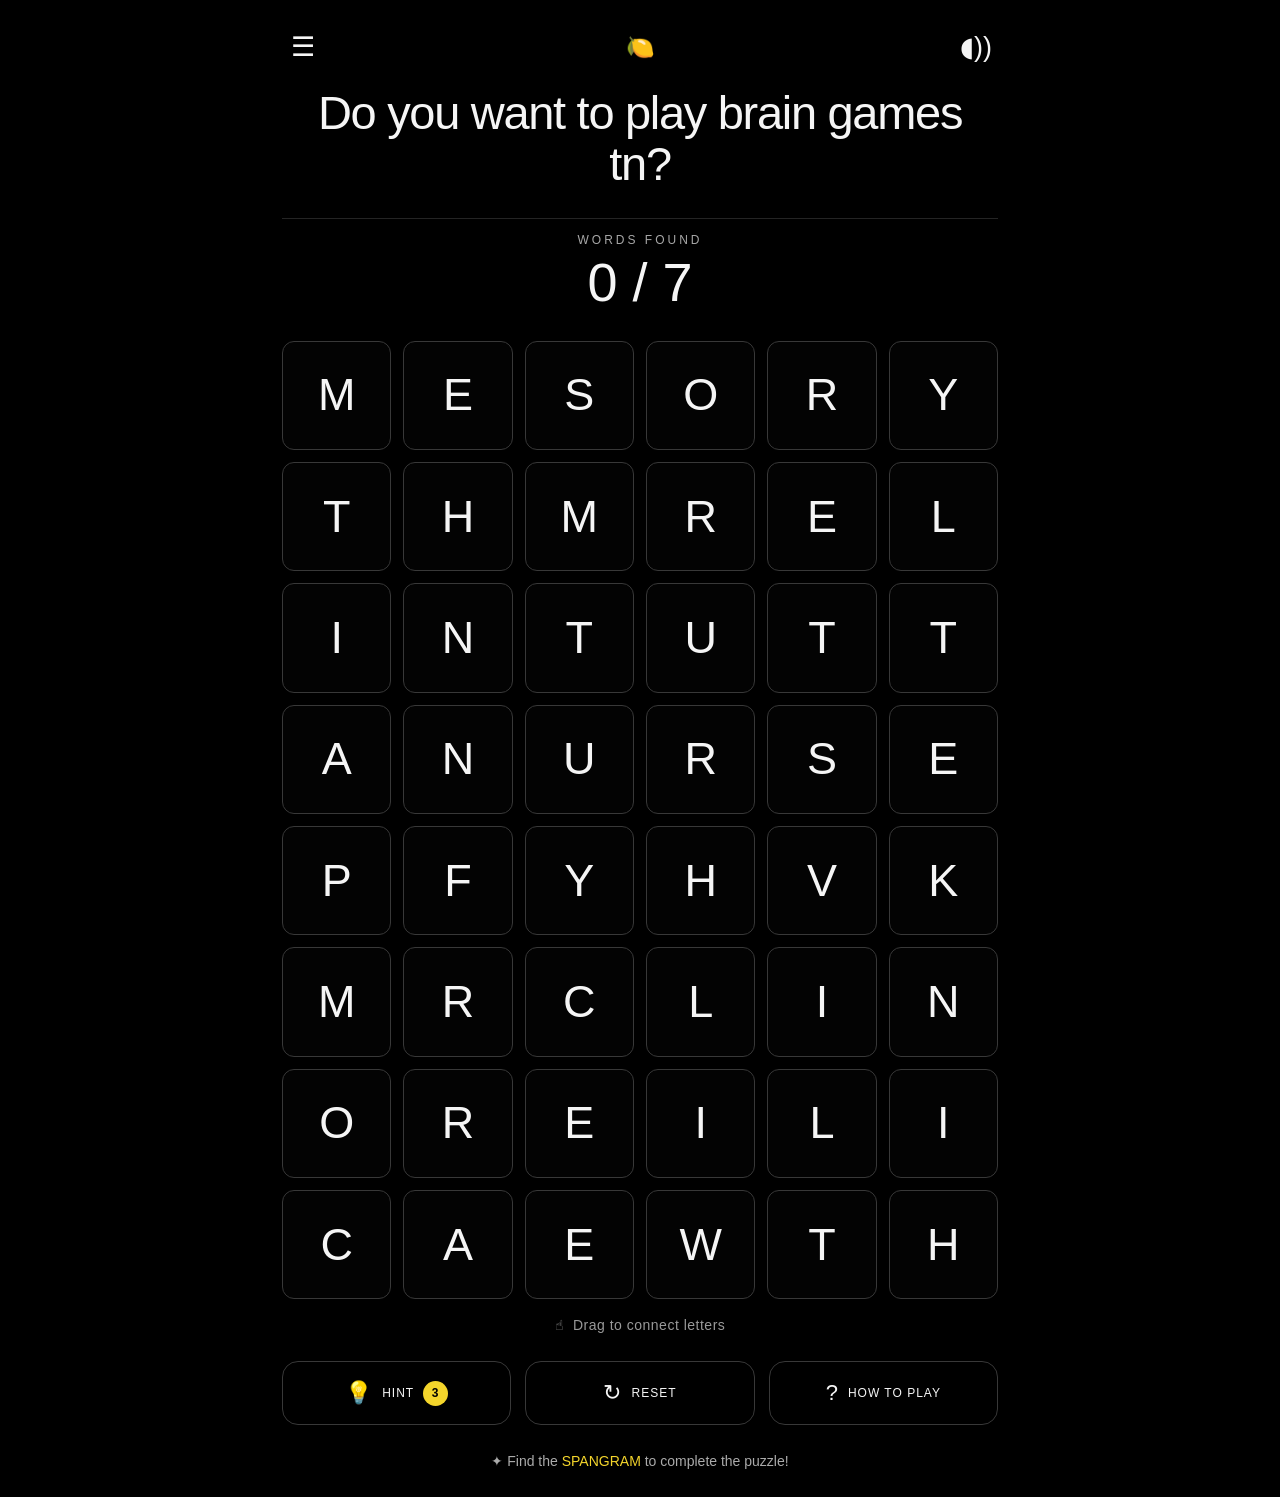
==== index.html @ 221a258b "Add files via upload" ====
<!doctype html>
<html lang="en">
<head>
  <meta charset="utf-8">
  <meta name="viewport" content="width=device-width, initial-scale=1, viewport-fit=cover">
  <meta name="theme-color" content="#000000">
  <title>Do you want to play brain games tn?</title>
  <link rel="stylesheet" href="style.css">
</head>
<body>
  <main class="app">
    <header class="topbar">
      <button class="icon-btn" id="menuBtn" aria-label="Open instructions">☰</button>
      <div class="brand">🍋</div>
      <button class="icon-btn" id="soundBtn" aria-label="Toggle sound">◖))</button>
    </header>

    <section class="intro">
      <h1>Do you want to play brain games tn?</h1>
      <div class="divider"></div>
      <div class="eyebrow">WORDS FOUND</div>
      <div class="score"><span id="foundCount">0</span> / 7</div>
    </section>

    <section class="game">
      <div class="board-wrap">
        <svg id="lineLayer" class="line-layer" aria-hidden="true"></svg>
        <div id="grid" class="grid" aria-label="Letter grid"></div>
      </div>
      <p class="drag-help">☝︎ &nbsp;Drag to connect letters</p>
    </section>

    <section class="controls">
      <button class="control-btn" id="hintBtn">
        <span class="control-icon">💡</span>
        <span>HINT</span>
        <strong id="hintCount">3</strong>
      </button>
      <button class="control-btn" id="resetBtn">
        <span class="control-icon">↻</span>
        <span>RESET</span>
      </button>
      <button class="control-btn" id="howBtn">
        <span class="control-icon">?</span>
        <span>HOW TO PLAY</span>
      </button>
    </section>

    <p class="spangram-note">✦ Find the <span>SPANGRAM</span> to complete the puzzle!</p>
  </main>

  <div class="overlay hidden" id="modal">
    <div class="modal-card">
      <button class="close-btn" id="closeModal" aria-label="Close">×</button>
      <div id="modalContent"></div>
    </div>
  </div>

  <script src="game.js"></script>
</body>
</html>
---- style.css ----
* { box-sizing: border-box; }

:root {
  --bg: #000;
  --border: #303030;
  --text: #f5f5f5;
  --muted: #a7a7a7;
  --blue: #5fd5ee;
  --yellow: #f4d52b;
  --cell: #030303;
}

html, body {
  margin: 0;
  min-height: 100%;
  background: var(--bg);
  color: var(--text);
  font-family: -apple-system, BlinkMacSystemFont, "Helvetica Neue", Arial, sans-serif;
}

body { min-height: 100vh; overflow-x: hidden; }

button { font: inherit; color: inherit; }

.app {
  width: min(100%, 760px);
  margin: 0 auto;
  padding: max(20px, env(safe-area-inset-top)) 22px 28px;
}

.topbar {
  display: grid;
  grid-template-columns: 44px 1fr 44px;
  align-items: center;
  min-height: 54px;
}

.brand {
  text-align: center;
  font-size: 23px;
}

.icon-btn {
  width: 42px;
  height: 42px;
  border: 0;
  background: transparent;
  font-size: 27px;
  cursor: pointer;
}

.intro {
  text-align: center;
  padding-top: 14px;
}

.intro h1 {
  margin: 0;
  font-size: clamp(25px, 6.5vw, 47px);
  line-height: 1.08;
  font-weight: 400;
  letter-spacing: -1.3px;
}

.divider {
  height: 1px;
  background: #242424;
  margin: 28px 0 14px;
}

.eyebrow {
  color: var(--muted);
  letter-spacing: 3px;
  font-size: 12px;
}

.score {
  margin-top: 4px;
  font-size: clamp(34px, 9vw, 54px);
  font-weight: 500;
}

.game {
  width: 100%;
  margin-top: 28px;
}

.board-wrap {
  position: relative;
  width: 100%;
}

.grid {
  position: relative;
  z-index: 2;
  display: grid;
  grid-template-columns: repeat(6, minmax(0, 1fr));
  gap: clamp(7px, 1.5vw, 12px);
  touch-action: none;
  user-select: none;
  -webkit-user-select: none;
}

.line-layer {
  position: absolute;
  inset: 0;
  width: 100%;
  height: 100%;
  z-index: 1;
  pointer-events: none;
  overflow: visible;
}

.drag-line {
  fill: none;
  stroke: #ffffff;
  stroke-width: 8;
  stroke-linecap: round;
  stroke-linejoin: round;
  opacity: .88;
}

.drag-dot {
  fill: #ffffff;
  opacity: .9;
}

.found-line-blue {
  fill: none;
  stroke: var(--blue);
  stroke-width: 9;
  stroke-linecap: round;
  stroke-linejoin: round;
}

.found-line-yellow {
  fill: none;
  stroke: var(--yellow);
  stroke-width: 10;
  stroke-linecap: round;
  stroke-linejoin: round;
}

.cell {
  aspect-ratio: 1 / 1;
  border: 1px solid #383838;
  border-radius: 12px;
  background: var(--cell);
  display: grid;
  place-items: center;
  font-size: clamp(24px, 7vw, 45px);
  font-weight: 400;
  cursor: pointer;
  position: relative;
  z-index: 3;
  transition: transform .12s ease, background .18s ease, border-color .18s ease;
}

.cell.selected {
  background: #242424;
  border-color: #888;
  transform: scale(1.035);
}

.cell.found-blue {
  background: var(--blue);
  border-color: var(--blue);
  color: #fff;
}

.cell.found-yellow {
  background: var(--yellow);
  border-color: var(--yellow);
  color: #fff;
}

.cell.hint {
  animation: hintPulse .55s ease-in-out 3;
}

@keyframes hintPulse {
  50% { transform: scale(1.12); border-color: #fff; }
}

.drag-help {
  text-align: center;
  color: #999;
  margin: 18px 0 28px;
  font-size: 14px;
  letter-spacing: .5px;
}

.controls {
  display: grid;
  grid-template-columns: 1fr 1fr 1fr;
  gap: 14px;
}

.control-btn {
  min-height: 64px;
  border: 1px solid #383838;
  border-radius: 16px;
  background: #000;
  display: flex;
  align-items: center;
  justify-content: center;
  gap: 9px;
  cursor: pointer;
  letter-spacing: 1px;
  font-size: 12px;
}

.control-btn:hover { border-color: #777; }

.control-icon { font-size: 22px; }

.control-btn strong {
  min-width: 25px;
  height: 25px;
  border-radius: 50%;
  background: var(--yellow);
  color: #000;
  display: grid;
  place-items: center;
  font-size: 12px;
}

.spangram-note {
  text-align: center;
  color: #aaa;
  margin: 28px 0 0;
  font-size: 14px;
}

.spangram-note span { color: var(--yellow); }

.overlay {
  position: fixed;
  inset: 0;
  background: rgba(0,0,0,.84);
  display: grid;
  place-items: center;
  padding: 24px;
  z-index: 20;
}

.hidden { display: none; }

.modal-card {
  width: min(100%, 520px);
  background: #050505;
  border: 1px solid #3a3a3a;
  border-radius: 24px;
  padding: 34px 28px;
  text-align: center;
  position: relative;
}

.close-btn {
  position: absolute;
  top: 10px;
  right: 15px;
  border: 0;
  background: transparent;
  font-size: 32px;
  cursor: pointer;
  color: #aaa;
}

.modal-card h2 {
  font-size: 32px;
  font-weight: 400;
  margin: 10px 0 14px;
}

.modal-card p {
  color: #c5c5c5;
  line-height: 1.7;
}

.primary-btn {
  margin-top: 18px;
  padding: 14px 22px;
  border: 0;
  border-radius: 999px;
  background: var(--yellow);
  color: #000;
  font-weight: 700;
  cursor: pointer;
}

.complete { animation: completePop .7s ease both; }

@keyframes completePop {
  from { opacity: 0; transform: scale(.92); }
  to { opacity: 1; transform: scale(1); }
}

@media (max-width: 600px) {
  .app { padding-left: 14px; padding-right: 14px; }
  .controls { gap: 7px; }
  .control-btn { min-height: 56px; font-size: 10px; padding: 0 4px; }
  .control-icon { font-size: 18px; }
}

@media (max-width: 390px) {
  .cell { border-radius: 9px; }
}
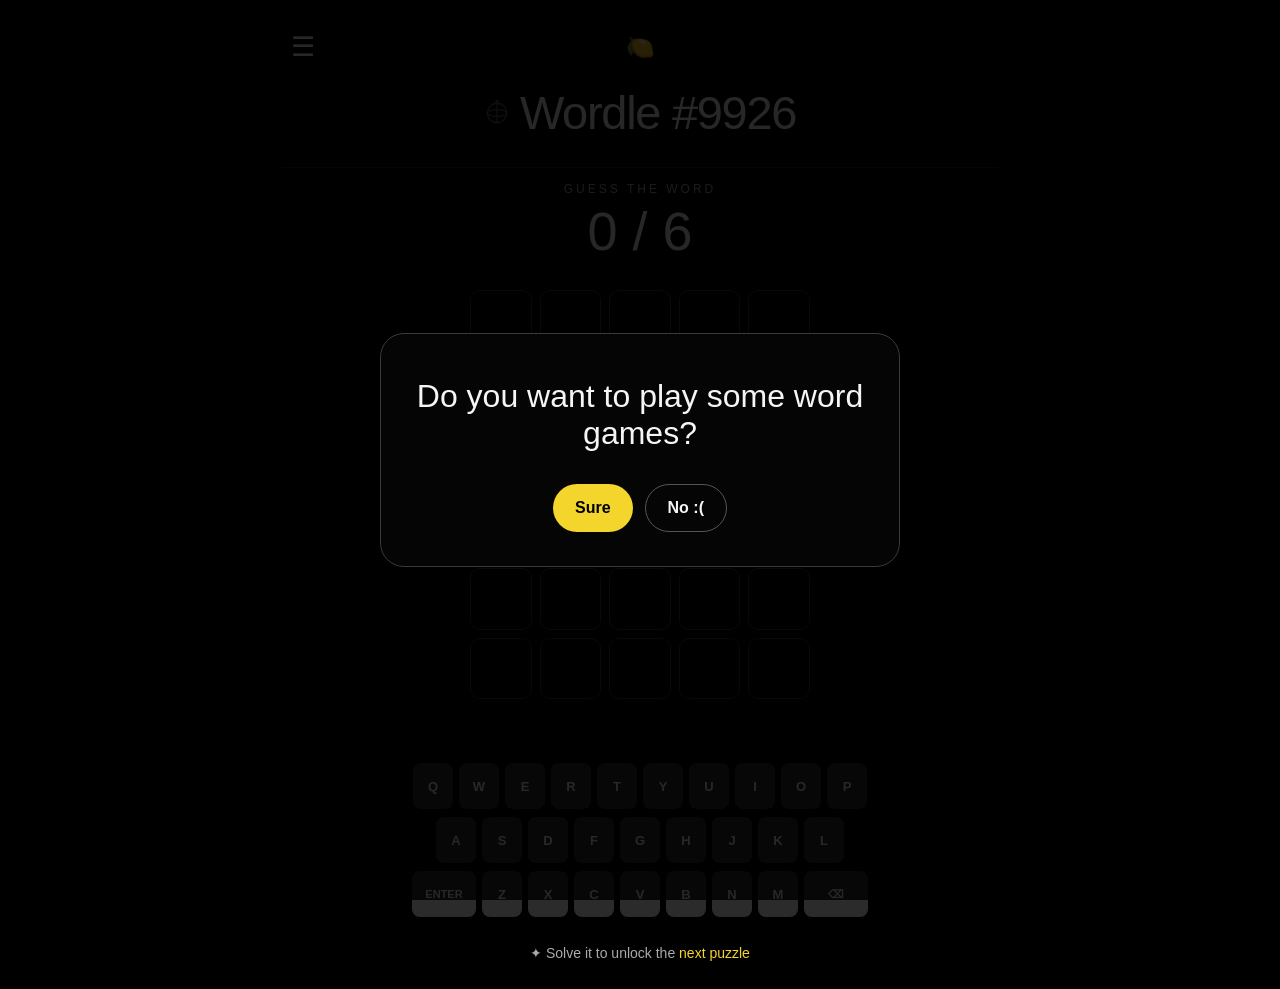
==== commit 522f5a08: "Add files via upload" ====
--- a/index.html
+++ b/index.html
@@ -4,7 +4,7 @@
   <meta charset="utf-8">
   <meta name="viewport" content="width=device-width, initial-scale=1, viewport-fit=cover">
   <meta name="theme-color" content="#000000">
-  <title>Do you want to play brain games tn?</title>
+  <title>Wordle #9926</title>
   <link rel="stylesheet" href="style.css">
 </head>
 <body>
@@ -12,41 +12,36 @@
     <header class="topbar">
       <button class="icon-btn" id="menuBtn" aria-label="Open instructions">☰</button>
       <div class="brand">🍋</div>
-      <button class="icon-btn" id="soundBtn" aria-label="Toggle sound">◖))</button>
+      <span class="icon-btn" aria-hidden="true"></span>
     </header>
 
     <section class="intro">
-      <h1>Do you want to play brain games tn?</h1>
+      <div class="intro-title-row">
+        <button class="orb-btn" id="orbBtn" aria-label="???">
+          <svg class="orb-icon" viewBox="0 0 40 40" xmlns="http://www.w3.org/2000/svg">
+            <circle cx="20" cy="20" r="15" fill="none" stroke="currentColor" stroke-width="2"/>
+            <ellipse cx="20" cy="20" rx="15" ry="5.2" fill="none" stroke="currentColor" stroke-width="2"/>
+            <line x1="20" y1="5" x2="20" y2="35" stroke="currentColor" stroke-width="2"/>
+            <line x1="17" y1="2" x2="23" y2="2" stroke="currentColor" stroke-width="2"/>
+            <line x1="20" y1="0" x2="20" y2="4" stroke="currentColor" stroke-width="2"/>
+          </svg>
+        </button>
+        <h1>Wordle #9926</h1>
+      </div>
       <div class="divider"></div>
-      <div class="eyebrow">WORDS FOUND</div>
-      <div class="score"><span id="foundCount">0</span> / 7</div>
+      <div class="eyebrow">GUESS THE WORD</div>
+      <div class="score"><span id="guessCount">0</span> / 6</div>
     </section>
 
-    <section class="game">
-      <div class="board-wrap">
-        <svg id="lineLayer" class="line-layer" aria-hidden="true"></svg>
-        <div id="grid" class="grid" aria-label="Letter grid"></div>
-      </div>
-      <p class="drag-help">☝︎ &nbsp;Drag to connect letters</p>
+    <section class="wl-game">
+      <div id="wlBoard" class="wl-board" aria-label="Wordle board"></div>
+
+      <p id="wlMessage" class="wl-message"></p>
+
+      <div id="wlKeyboard" class="wl-keyboard" aria-label="Keyboard"></div>
     </section>
 
-    <section class="controls">
-      <button class="control-btn" id="hintBtn">
-        <span class="control-icon">💡</span>
-        <span>HINT</span>
-        <strong id="hintCount">3</strong>
-      </button>
-      <button class="control-btn" id="resetBtn">
-        <span class="control-icon">↻</span>
-        <span>RESET</span>
-      </button>
-      <button class="control-btn" id="howBtn">
-        <span class="control-icon">?</span>
-        <span>HOW TO PLAY</span>
-      </button>
-    </section>
-
-    <p class="spangram-note">✦ Find the <span>SPANGRAM</span> to complete the puzzle!</p>
+    <p class="spangram-note">✦ Solve it to unlock the <span>next puzzle</span></p>
   </main>
 
   <div class="overlay hidden" id="modal">
@@ -56,6 +51,6 @@
     </div>
   </div>
 
-  <script src="game.js"></script>
+  <script src="wordle.js"></script>
 </body>
 </html>
--- a/style.css
+++ b/style.css
@@ -8,6 +8,13 @@
   --blue: #5fd5ee;
   --yellow: #f4d52b;
   --cell: #030303;
+
+  /* NYT Wordle palette */
+  --wl-green: #6aaa64;
+  --wl-yellow: #c9b458;
+  --wl-gray: #3a3a3c;
+  --wl-gray-key: #3a3a3c;
+  --wl-tile-border: #565758;
 }
 
 html, body {
@@ -60,6 +67,35 @@
   line-height: 1.08;
   font-weight: 400;
   letter-spacing: -1.3px;
+}
+
+.intro-title-row {
+  display: flex;
+  align-items: center;
+  justify-content: center;
+  gap: 10px;
+}
+
+.orb-btn {
+  border: 0;
+  background: transparent;
+  padding: 0;
+  cursor: pointer;
+  color: var(--muted);
+  display: inline-flex;
+  align-items: center;
+  opacity: .55;
+  transition: opacity .2s ease, color .2s ease;
+}
+
+.orb-btn:hover {
+  opacity: 1;
+  color: var(--yellow);
+}
+
+.orb-icon {
+  width: clamp(18px, 4.2vw, 26px);
+  height: clamp(18px, 4.2vw, 26px);
 }
 
 .divider {
@@ -289,6 +325,19 @@
   cursor: pointer;
 }
 
+.modal-btn-row {
+  display: flex;
+  gap: 12px;
+  justify-content: center;
+  flex-wrap: wrap;
+}
+
+.secondary-btn {
+  background: transparent;
+  color: var(--text);
+  border: 1px solid #555;
+}
+
 .complete { animation: completePop .7s ease both; }
 
 @keyframes completePop {
@@ -306,3 +355,150 @@
 @media (max-width: 390px) {
   .cell { border-radius: 9px; }
 }
+
+/* Wordle */
+
+.wl-game {
+  width: 100%;
+  margin-top: 28px;
+  display: flex;
+  flex-direction: column;
+  align-items: center;
+  gap: 22px;
+}
+
+.wl-board {
+  display: flex;
+  flex-direction: column;
+  gap: 8px;
+  width: min(100%, 340px);
+}
+
+.wl-row {
+  display: grid;
+  grid-template-columns: repeat(5, 1fr);
+  gap: 8px;
+}
+
+.wl-row-shake {
+  animation: wlShake .4s ease;
+}
+
+@keyframes wlShake {
+  20% { transform: translateX(-6px); }
+  40% { transform: translateX(6px); }
+  60% { transform: translateX(-4px); }
+  80% { transform: translateX(4px); }
+}
+
+.wl-tile {
+  aspect-ratio: 1 / 1;
+  border: 1px solid #383838;
+  border-radius: 10px;
+  background: var(--cell);
+  display: grid;
+  place-items: center;
+  font-size: clamp(20px, 6vw, 30px);
+  font-weight: 500;
+  color: var(--text);
+  text-transform: uppercase;
+}
+
+.wl-tile-filled {
+  border-color: var(--wl-tile-border);
+}
+
+.wl-tile-flip {
+  animation: wlFlip .45s ease both;
+}
+
+@keyframes wlFlip {
+  0% { transform: rotateX(0deg); }
+  50% { transform: rotateX(90deg); }
+  51% { transform: rotateX(90deg); }
+  100% { transform: rotateX(0deg); }
+}
+
+.wl-tile-correct {
+  background: var(--wl-green);
+  border-color: var(--wl-green);
+  color: #fff;
+}
+
+.wl-tile-present {
+  background: var(--wl-yellow);
+  border-color: var(--wl-yellow);
+  color: #fff;
+}
+
+.wl-tile-absent {
+  background: var(--wl-gray);
+  border-color: var(--wl-gray);
+  color: #fff;
+}
+
+.wl-message {
+  min-height: 20px;
+  text-align: center;
+  color: var(--muted);
+  font-size: 14px;
+  letter-spacing: .3px;
+  margin: 0;
+}
+
+.wl-message-link {
+  color: var(--yellow);
+  text-decoration: underline;
+}
+
+.wl-keyboard {
+  display: flex;
+  flex-direction: column;
+  gap: 8px;
+  width: 100%;
+  max-width: 460px;
+}
+
+.wl-key-row {
+  display: flex;
+  justify-content: center;
+  gap: 6px;
+}
+
+.wl-key {
+  min-width: 30px;
+  height: 46px;
+  padding: 0 8px;
+  flex: 1;
+  max-width: 40px;
+  border: 0;
+  border-radius: 8px;
+  background: #2b2b2b;
+  color: var(--text);
+  font-size: 13px;
+  font-weight: 600;
+  cursor: pointer;
+  display: grid;
+  place-items: center;
+}
+
+.wl-key-wide {
+  flex: 1.6;
+  max-width: 64px;
+  font-size: 11px;
+}
+
+.wl-key-correct {
+  background: var(--wl-green);
+  color: #fff;
+}
+
+.wl-key-present {
+  background: var(--wl-yellow);
+  color: #fff;
+}
+
+.wl-key-absent {
+  background: var(--wl-gray-key);
+  color: #fff;
+}
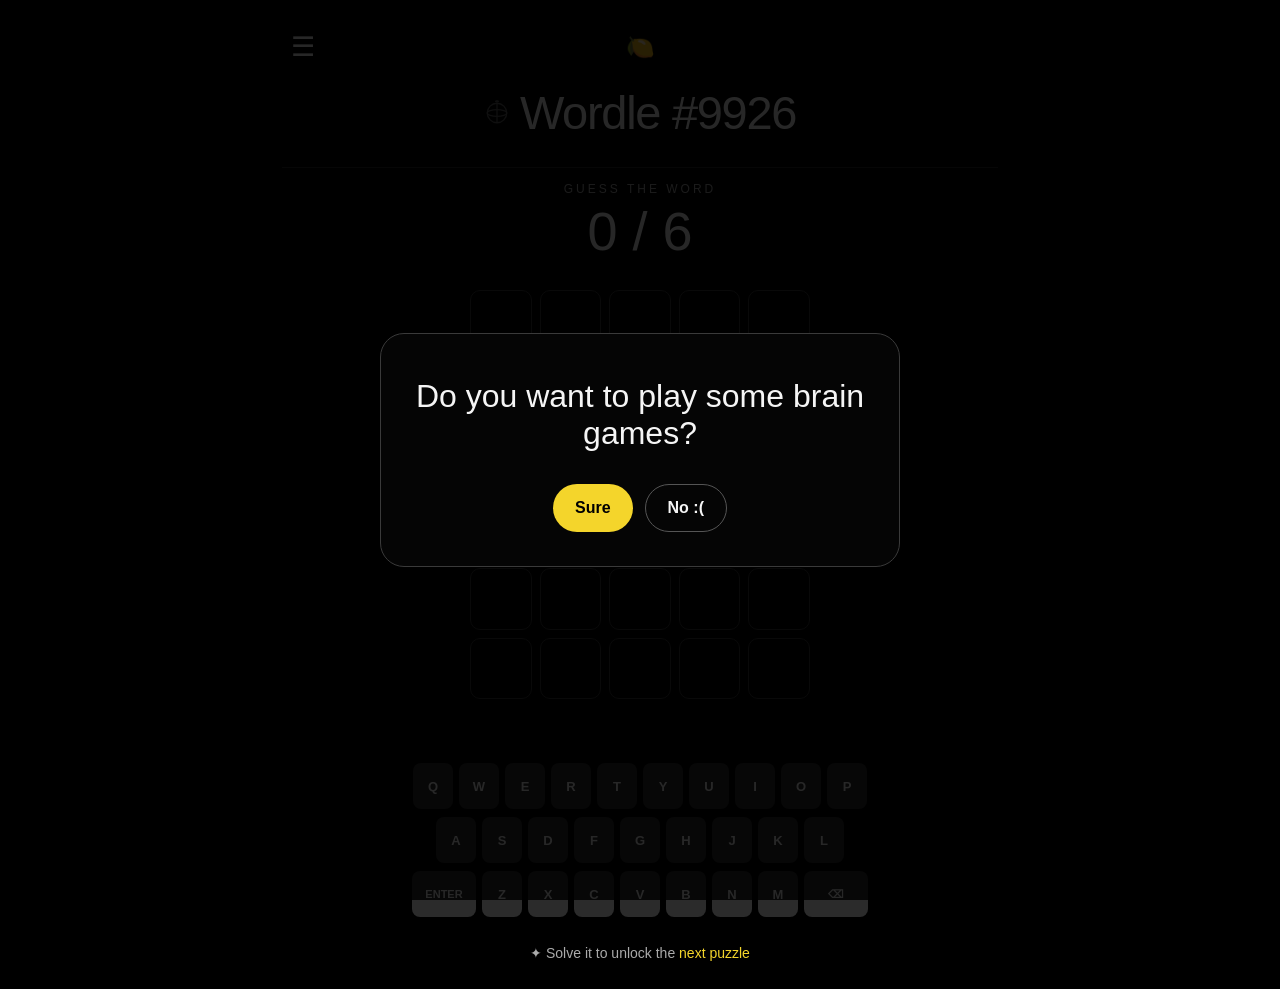
==== commit fbe3f6a3: "Add files via upload" ====
--- a/index.html
+++ b/index.html
@@ -7,7 +7,7 @@
   <title>Wordle #9926</title>
   <link rel="stylesheet" href="style.css">
 </head>
-<body>
+<body class="theme-wordle">
   <main class="app">
     <header class="topbar">
       <button class="icon-btn" id="menuBtn" aria-label="Open instructions">☰</button>
@@ -51,6 +51,7 @@
     </div>
   </div>
 
+  <script src="words.js"></script>
   <script src="wordle.js"></script>
 </body>
 </html>
